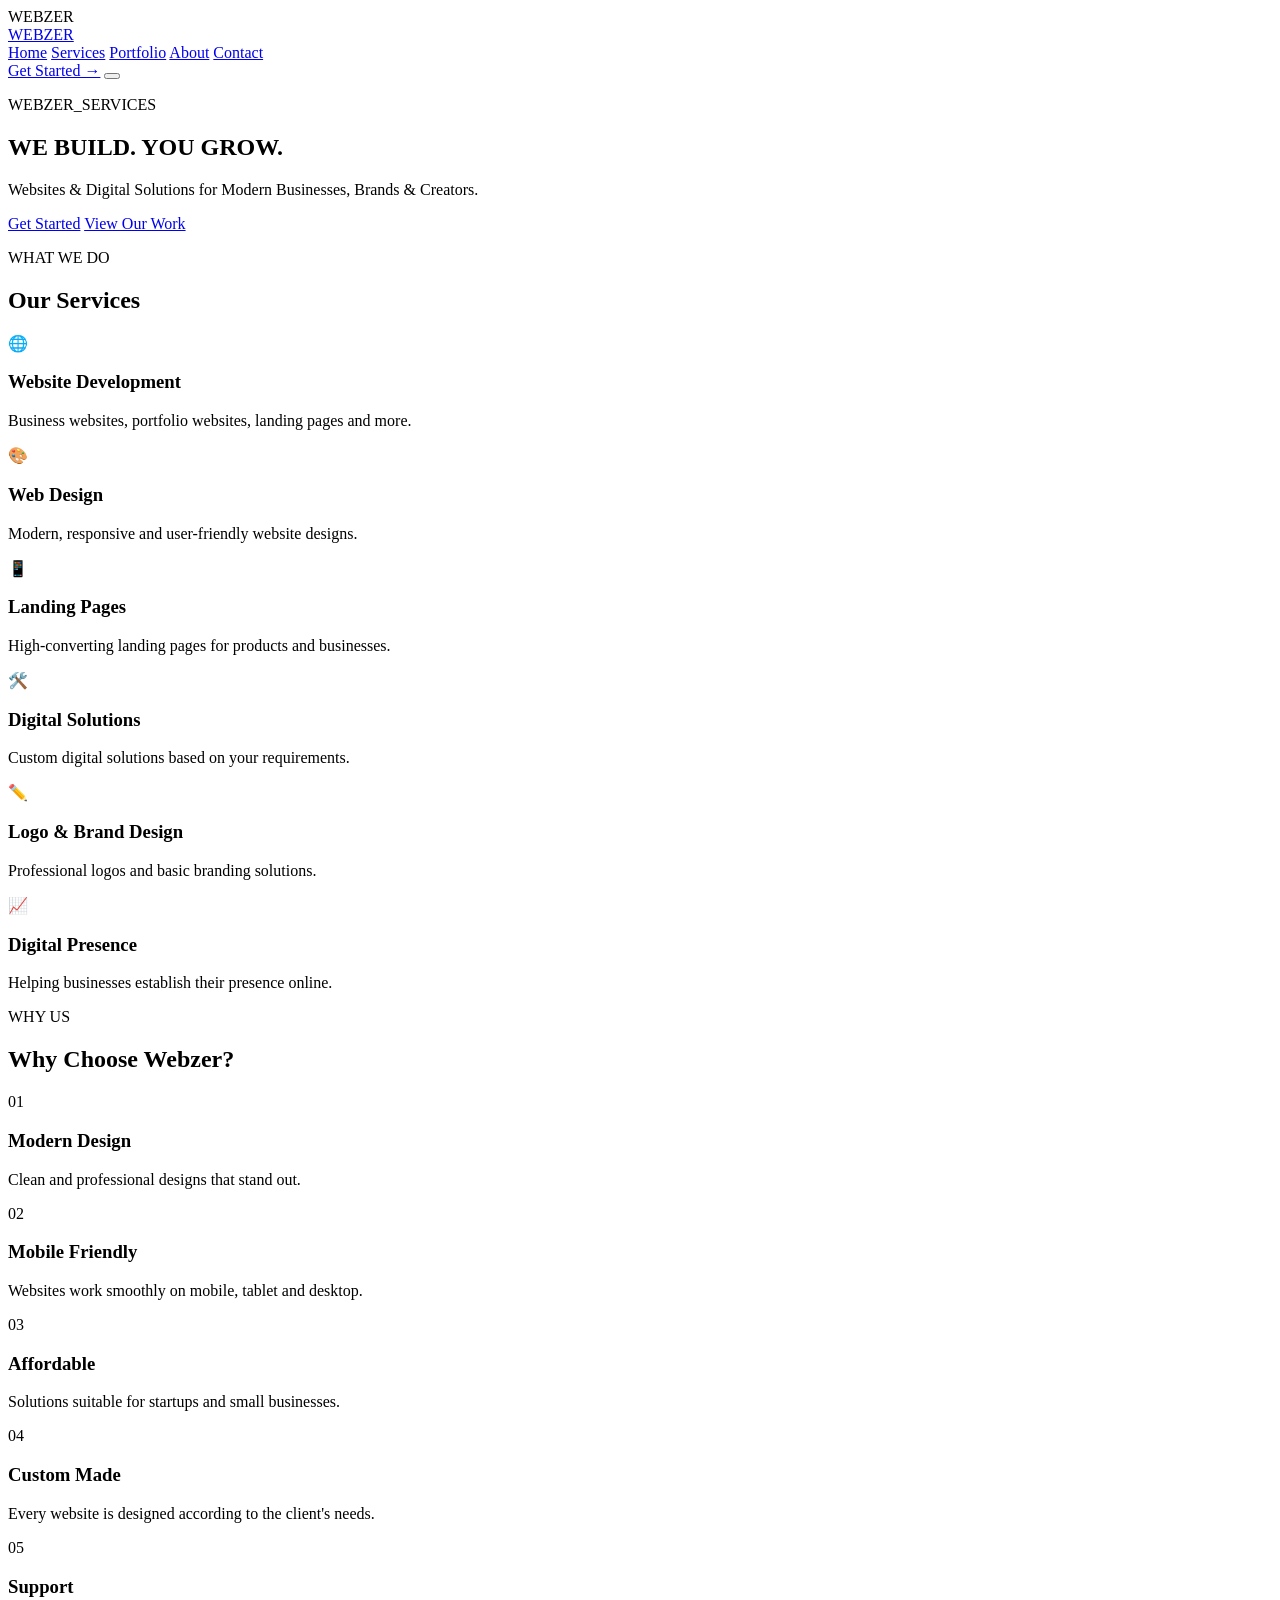
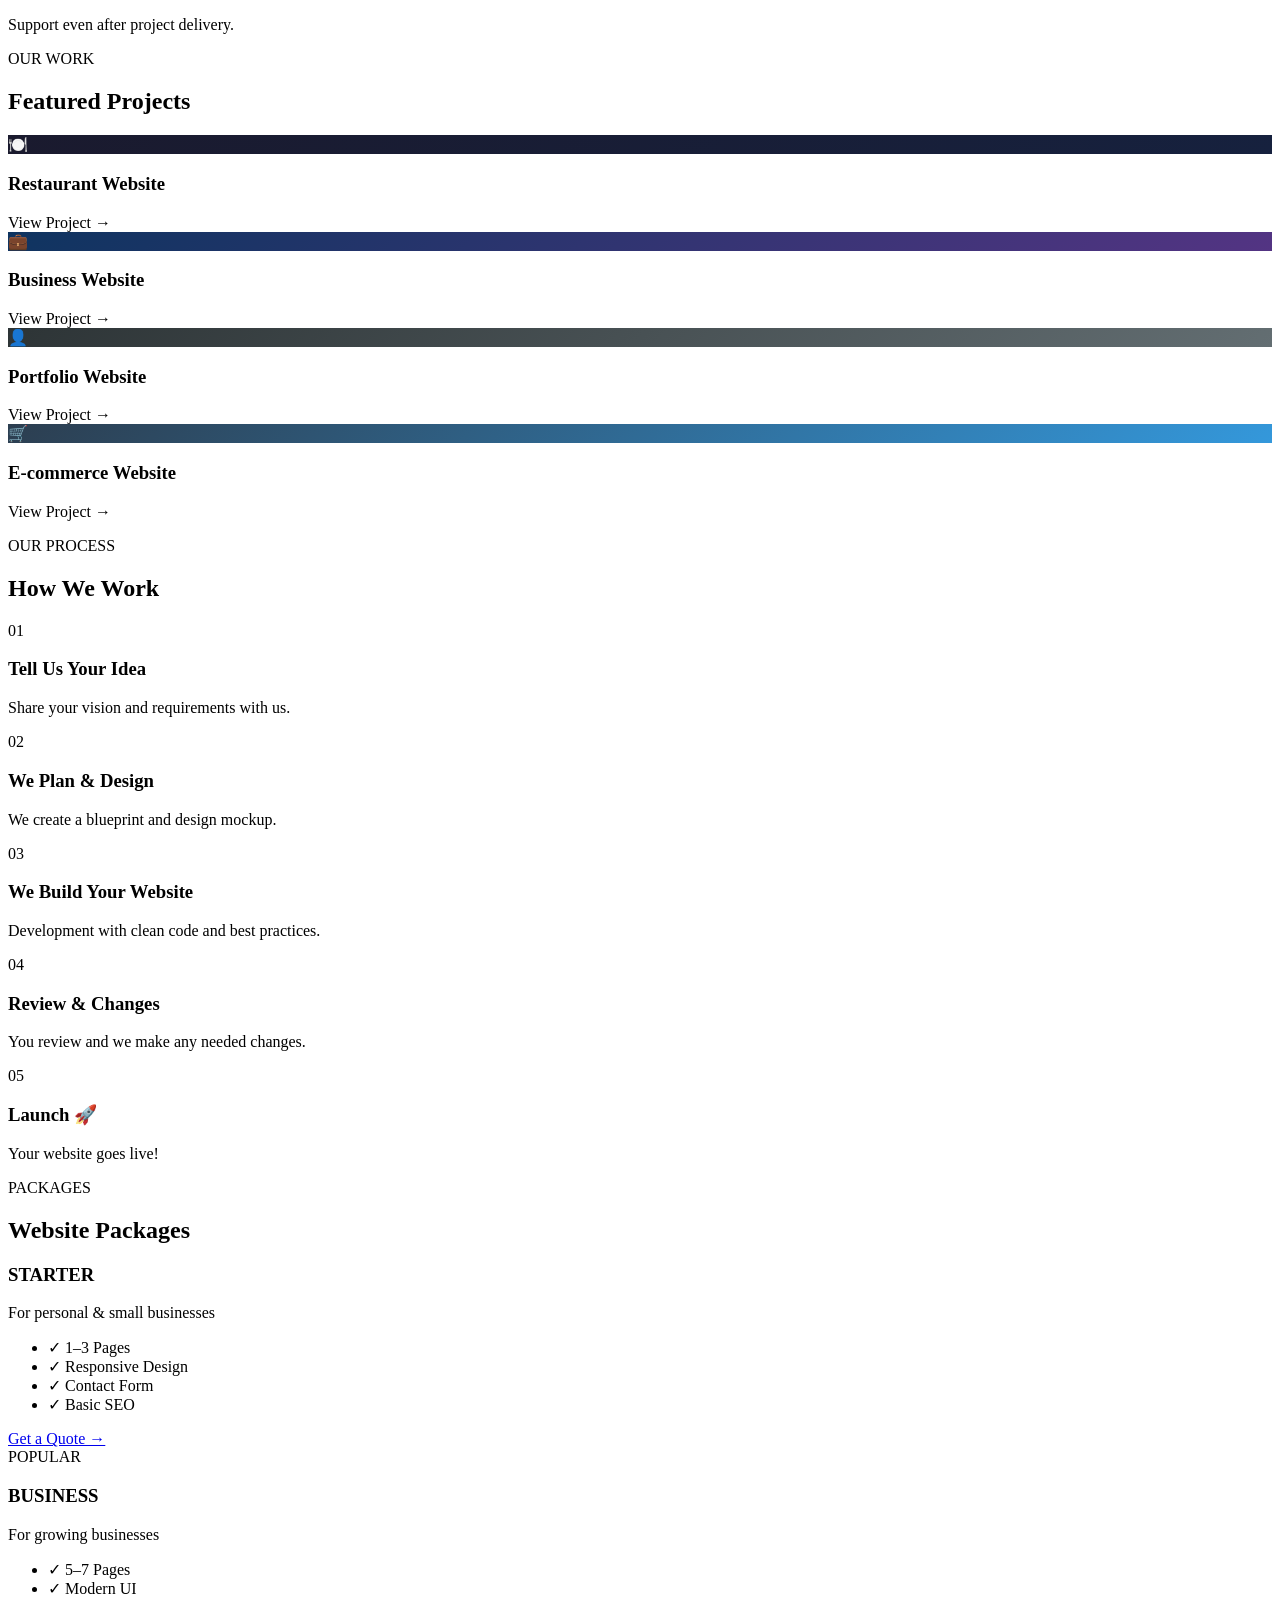
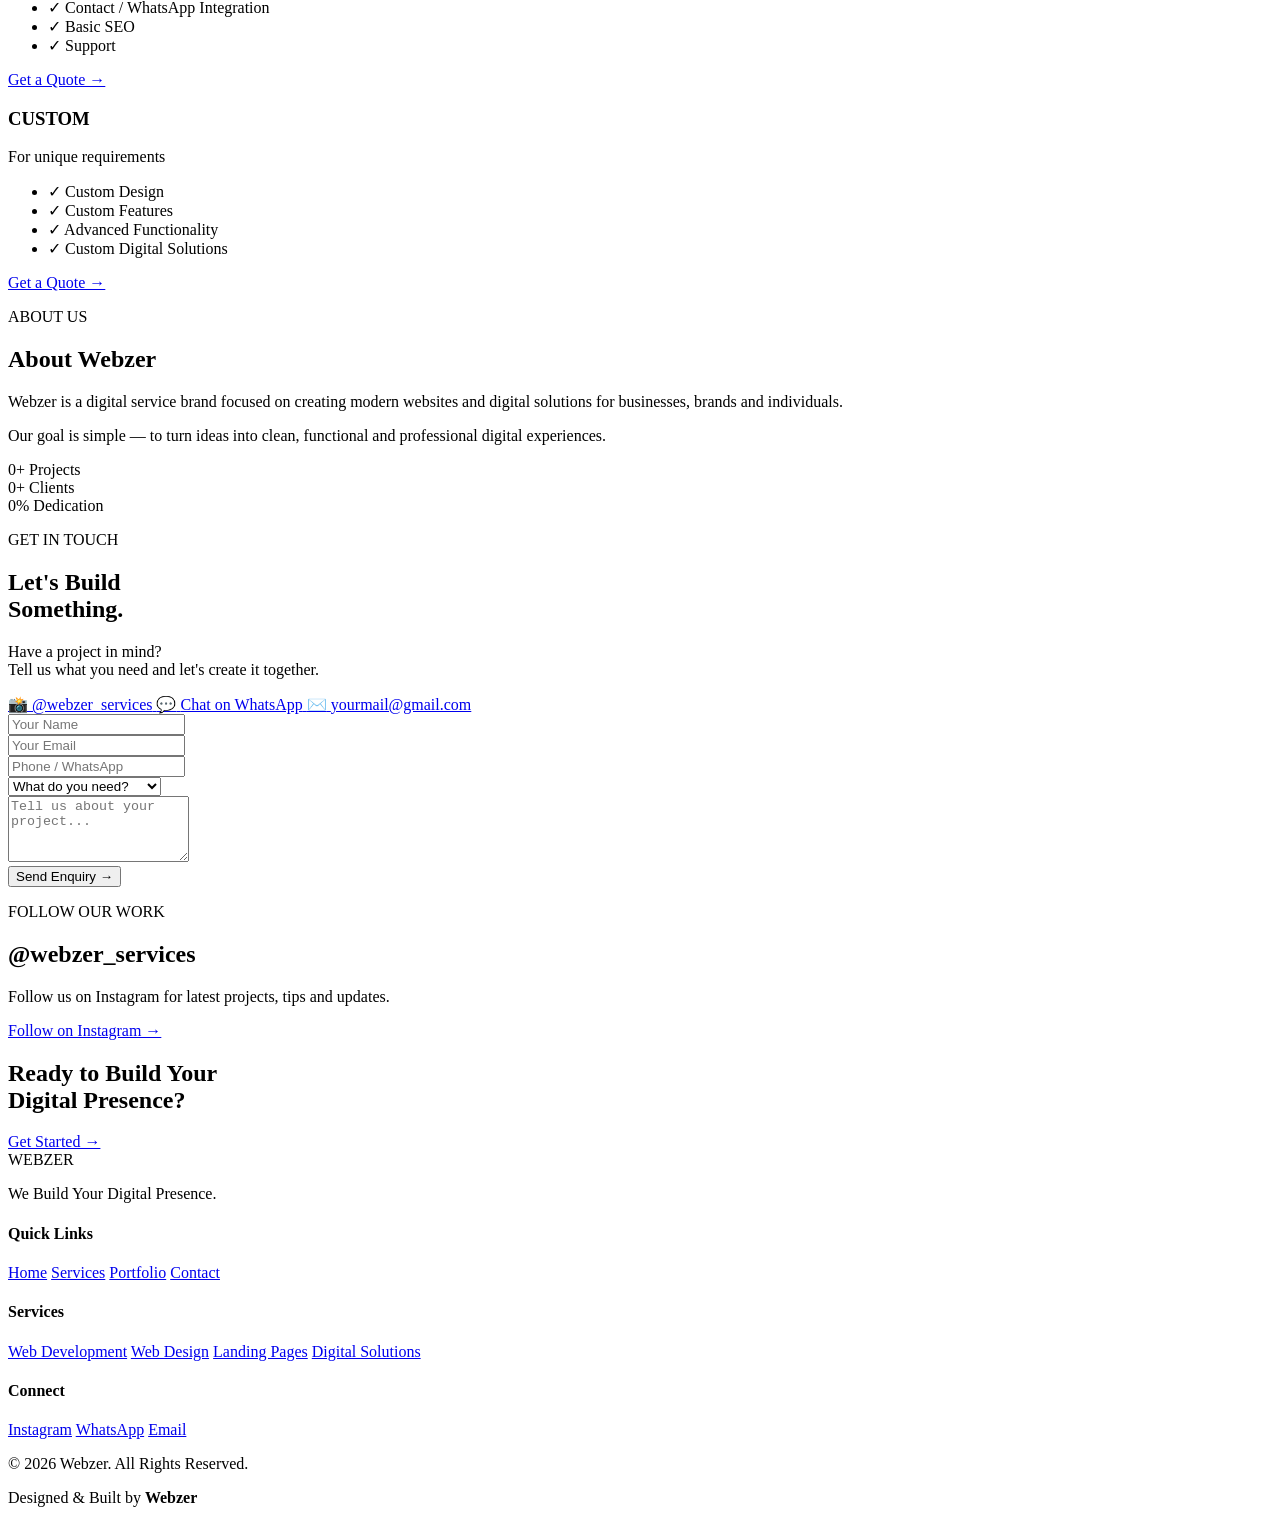
==== index.html @ ed3d6650 "?? Add main website HTML" ====
<!DOCTYPE html>
<html lang="en">
<head>
    <meta charset="UTF-8">
    <meta name="viewport" content="width=device-width, initial-scale=1.0">
    <meta name="description" content="Webzer Services — We build your digital presence. Modern websites and digital solutions for businesses, brands and creators.">
    <meta name="keywords" content="web development, web design, digital solutions, landing pages, branding, Webzer">
    <meta name="author" content="Webzer Services">
    <title>WEBZER — We Build Your Digital Presence</title>

    <!-- Fonts -->
    <link rel="preconnect" href="https://fonts.googleapis.com">
    <link rel="preconnect" href="https://fonts.gstatic.com" crossorigin>
    <link href="https://fonts.googleapis.com/css2?family=Inter:wght@300;400;500;600;700;800;900&family=Space+Grotesk:wght@400;500;600;700&display=swap" rel="stylesheet">

    <!-- Stylesheet -->
    <link rel="stylesheet" href="css/style.css">
</head>
<body>

    <!-- ========== PRELOADER ========== -->
    <div id="preloader">
        <div class="preloader-inner">
            <span class="preloader-text">WEBZER</span>
            <div class="preloader-bar"><div class="preloader-bar-fill"></div></div>
        </div>
    </div>

    <!-- ========== HEADER / NAV ========== -->
    <header id="header">
        <div class="container header-inner">
            <a href="#" class="logo">WEBZER</a>
            <nav class="nav-menu" id="navMenu">
                <a href="#home" class="nav-link active">Home</a>
                <a href="#services" class="nav-link">Services</a>
                <a href="#portfolio" class="nav-link">Portfolio</a>
                <a href="#about" class="nav-link">About</a>
                <a href="#contact" class="nav-link">Contact</a>
            </nav>
            <a href="#contact" class="btn-primary nav-cta">Get Started →</a>
            <button class="hamburger" id="hamburger" aria-label="Menu">
                <span></span>
                <span></span>
                <span></span>
            </button>
        </div>
    </header>

    <!-- ========== HERO ========== -->
    <section id="home" class="hero">
        <div class="hero-bg">
            <div class="grid-lines"></div>
            <div class="floating-dots"></div>
        </div>
        <div class="container hero-content">
            <p class="hero-tag fade-in">WEBZER_SERVICES</p>
            <h1 class="hero-heading">
                <span class="hero-line fade-in">WE BUILD.</span>
                <span class="hero-line fade-in">YOU GROW.</span>
            </h1>
            <p class="hero-sub fade-in">
                Websites &amp; Digital Solutions for Modern Businesses, Brands &amp; Creators.
            </p>
            <div class="hero-buttons fade-in">
                <a href="#contact" class="btn-primary">Get Started</a>
                <a href="#portfolio" class="btn-outline">View Our Work</a>
            </div>
        </div>
        <div class="scroll-indicator">
            <div class="scroll-line"></div>
        </div>
    </section>

    <!-- ========== SERVICES ========== -->
    <section id="services" class="section-padding">
        <div class="container">
            <p class="section-tag fade-in">WHAT WE DO</p>
            <h2 class="section-title fade-in">Our Services</h2>

            <div class="services-grid">
                <div class="service-card fade-in">
                    <div class="service-icon">🌐</div>
                    <h3>Website Development</h3>
                    <p>Business websites, portfolio websites, landing pages and more.</p>
                </div>
                <div class="service-card fade-in">
                    <div class="service-icon">🎨</div>
                    <h3>Web Design</h3>
                    <p>Modern, responsive and user-friendly website designs.</p>
                </div>
                <div class="service-card fade-in">
                    <div class="service-icon">📱</div>
                    <h3>Landing Pages</h3>
                    <p>High-converting landing pages for products and businesses.</p>
                </div>
                <div class="service-card fade-in">
                    <div class="service-icon">🛠️</div>
                    <h3>Digital Solutions</h3>
                    <p>Custom digital solutions based on your requirements.</p>
                </div>
                <div class="service-card fade-in">
                    <div class="service-icon">✏️</div>
                    <h3>Logo &amp; Brand Design</h3>
                    <p>Professional logos and basic branding solutions.</p>
                </div>
                <div class="service-card fade-in">
                    <div class="service-icon">📈</div>
                    <h3>Digital Presence</h3>
                    <p>Helping businesses establish their presence online.</p>
                </div>
            </div>
        </div>
    </section>

    <!-- ========== WHY WEBZER ========== -->
    <section id="why" class="section-padding section-dark">
        <div class="container">
            <p class="section-tag fade-in">WHY US</p>
            <h2 class="section-title fade-in">Why Choose Webzer?</h2>

            <div class="why-grid">
                <div class="why-item fade-in">
                    <span class="why-number">01</span>
                    <h3>Modern Design</h3>
                    <p>Clean and professional designs that stand out.</p>
                </div>
                <div class="why-item fade-in">
                    <span class="why-number">02</span>
                    <h3>Mobile Friendly</h3>
                    <p>Websites work smoothly on mobile, tablet and desktop.</p>
                </div>
                <div class="why-item fade-in">
                    <span class="why-number">03</span>
                    <h3>Affordable</h3>
                    <p>Solutions suitable for startups and small businesses.</p>
                </div>
                <div class="why-item fade-in">
                    <span class="why-number">04</span>
                    <h3>Custom Made</h3>
                    <p>Every website is designed according to the client's needs.</p>
                </div>
                <div class="why-item fade-in">
                    <span class="why-number">05</span>
                    <h3>Support</h3>
                    <p>Support even after project delivery.</p>
                </div>
            </div>
        </div>
    </section>

    <!-- ========== PORTFOLIO ========== -->
    <section id="portfolio" class="section-padding">
        <div class="container">
            <p class="section-tag fade-in">OUR WORK</p>
            <h2 class="section-title fade-in">Featured Projects</h2>

            <div class="portfolio-grid">
                <div class="portfolio-card fade-in">
                    <div class="portfolio-image" style="background: linear-gradient(135deg, #1a1a2e, #16213e);">
                        <div class="portfolio-placeholder">
                            <span>🍽️</span>
                        </div>
                    </div>
                    <div class="portfolio-overlay">
                        <h3>Restaurant Website</h3>
                        <span class="portfolio-link">View Project →</span>
                    </div>
                </div>
                <div class="portfolio-card fade-in">
                    <div class="portfolio-image" style="background: linear-gradient(135deg, #0f3460, #533483);">
                        <div class="portfolio-placeholder">
                            <span>💼</span>
                        </div>
                    </div>
                    <div class="portfolio-overlay">
                        <h3>Business Website</h3>
                        <span class="portfolio-link">View Project →</span>
                    </div>
                </div>
                <div class="portfolio-card fade-in">
                    <div class="portfolio-image" style="background: linear-gradient(135deg, #2d3436, #636e72);">
                        <div class="portfolio-placeholder">
                            <span>👤</span>
                        </div>
                    </div>
                    <div class="portfolio-overlay">
                        <h3>Portfolio Website</h3>
                        <span class="portfolio-link">View Project →</span>
                    </div>
                </div>
                <div class="portfolio-card fade-in">
                    <div class="portfolio-image" style="background: linear-gradient(135deg, #2c3e50, #3498db);">
                        <div class="portfolio-placeholder">
                            <span>🛒</span>
                        </div>
                    </div>
                    <div class="portfolio-overlay">
                        <h3>E-commerce Website</h3>
                        <span class="portfolio-link">View Project →</span>
                    </div>
                </div>
            </div>
        </div>
    </section>

    <!-- ========== HOW IT WORKS ========== -->
    <section id="process" class="section-padding section-dark">
        <div class="container">
            <p class="section-tag fade-in">OUR PROCESS</p>
            <h2 class="section-title fade-in">How We Work</h2>

            <div class="timeline">
                <div class="timeline-step fade-in">
                    <div class="step-number">01</div>
                    <div class="step-content">
                        <h3>Tell Us Your Idea</h3>
                        <p>Share your vision and requirements with us.</p>
                    </div>
                </div>
                <div class="timeline-connector fade-in"></div>
                <div class="timeline-step fade-in">
                    <div class="step-number">02</div>
                    <div class="step-content">
                        <h3>We Plan &amp; Design</h3>
                        <p>We create a blueprint and design mockup.</p>
                    </div>
                </div>
                <div class="timeline-connector fade-in"></div>
                <div class="timeline-step fade-in">
                    <div class="step-number">03</div>
                    <div class="step-content">
                        <h3>We Build Your Website</h3>
                        <p>Development with clean code and best practices.</p>
                    </div>
                </div>
                <div class="timeline-connector fade-in"></div>
                <div class="timeline-step fade-in">
                    <div class="step-number">04</div>
                    <div class="step-content">
                        <h3>Review &amp; Changes</h3>
                        <p>You review and we make any needed changes.</p>
                    </div>
                </div>
                <div class="timeline-connector fade-in"></div>
                <div class="timeline-step fade-in">
                    <div class="step-number">05</div>
                    <div class="step-content">
                        <h3>Launch 🚀</h3>
                        <p>Your website goes live!</p>
                    </div>
                </div>
            </div>
        </div>
    </section>

    <!-- ========== PRICING ========== -->
    <section id="pricing" class="section-padding">
        <div class="container">
            <p class="section-tag fade-in">PACKAGES</p>
            <h2 class="section-title fade-in">Website Packages</h2>

            <div class="pricing-grid">
                <!-- Starter -->
                <div class="pricing-card fade-in">
                    <div class="pricing-header">
                        <h3>STARTER</h3>
                        <p class="pricing-desc">For personal &amp; small businesses</p>
                    </div>
                    <ul class="pricing-features">
                        <li><span class="check">✓</span> 1–3 Pages</li>
                        <li><span class="check">✓</span> Responsive Design</li>
                        <li><span class="check">✓</span> Contact Form</li>
                        <li><span class="check">✓</span> Basic SEO</li>
                    </ul>
                    <a href="#contact" class="btn-outline pricing-btn">Get a Quote →</a>
                </div>

                <!-- Business (Featured) -->
                <div class="pricing-card pricing-featured fade-in">
                    <div class="pricing-badge">POPULAR</div>
                    <div class="pricing-header">
                        <h3>BUSINESS</h3>
                        <p class="pricing-desc">For growing businesses</p>
                    </div>
                    <ul class="pricing-features">
                        <li><span class="check">✓</span> 5–7 Pages</li>
                        <li><span class="check">✓</span> Modern UI</li>
                        <li><span class="check">✓</span> Contact / WhatsApp Integration</li>
                        <li><span class="check">✓</span> Basic SEO</li>
                        <li><span class="check">✓</span> Support</li>
                    </ul>
                    <a href="#contact" class="btn-primary pricing-btn">Get a Quote →</a>
                </div>

                <!-- Custom -->
                <div class="pricing-card fade-in">
                    <div class="pricing-header">
                        <h3>CUSTOM</h3>
                        <p class="pricing-desc">For unique requirements</p>
                    </div>
                    <ul class="pricing-features">
                        <li><span class="check">✓</span> Custom Design</li>
                        <li><span class="check">✓</span> Custom Features</li>
                        <li><span class="check">✓</span> Advanced Functionality</li>
                        <li><span class="check">✓</span> Custom Digital Solutions</li>
                    </ul>
                    <a href="#contact" class="btn-outline pricing-btn">Get a Quote →</a>
                </div>
            </div>
        </div>
    </section>

    <!-- ========== ABOUT ========== -->
    <section id="about" class="section-padding section-dark">
        <div class="container">
            <div class="about-content">
                <p class="section-tag fade-in">ABOUT US</p>
                <h2 class="section-title fade-in">About Webzer</h2>
                <p class="about-text fade-in">
                    Webzer is a digital service brand focused on creating modern websites and digital solutions 
                    for businesses, brands and individuals.
                </p>
                <p class="about-text fade-in">
                    Our goal is simple — to turn ideas into clean, functional and professional digital experiences.
                </p>
                <div class="about-stats fade-in">
                    <div class="stat">
                        <span class="stat-number" data-count="50">0</span>+
                        <span class="stat-label">Projects</span>
                    </div>
                    <div class="stat">
                        <span class="stat-number" data-count="30">0</span>+
                        <span class="stat-label">Clients</span>
                    </div>
                    <div class="stat">
                        <span class="stat-number" data-count="100">0</span>%
                        <span class="stat-label">Dedication</span>
                    </div>
                </div>
            </div>
        </div>
    </section>

    <!-- ========== CONTACT ========== -->
    <section id="contact" class="section-padding">
        <div class="container">
            <div class="contact-wrapper">
                <div class="contact-info fade-in">
                    <p class="section-tag">GET IN TOUCH</p>
                    <h2 class="section-title">Let's Build<br>Something.</h2>
                    <p class="contact-text">
                        Have a project in mind?<br>
                        Tell us what you need and let's create it together.
                    </p>
                    <div class="contact-details">
                        <a href="https://instagram.com/webzer_services" target="_blank" class="contact-link">
                            <span class="contact-icon">📸</span>
                            <span>@webzer_services</span>
                        </a>
                        <a href="https://wa.me/" target="_blank" class="contact-link">
                            <span class="contact-icon">💬</span>
                            <span>Chat on WhatsApp</span>
                        </a>
                        <a href="mailto:yourmail@gmail.com" class="contact-link">
                            <span class="contact-icon">✉️</span>
                            <span>yourmail@gmail.com</span>
                        </a>
                    </div>
                </div>

                <form id="contactForm" class="contact-form fade-in">
                    <div class="form-group">
                        <input type="text" name="name" placeholder="Your Name" required>
                    </div>
                    <div class="form-group">
                        <input type="email" name="email" placeholder="Your Email" required>
                    </div>
                    <div class="form-group">
                        <input type="tel" name="phone" placeholder="Phone / WhatsApp">
                    </div>
                    <div class="form-group">
                        <select name="service" required>
                            <option value="" disabled selected>What do you need?</option>
                            <option value="website">Website Development</option>
                            <option value="design">Web Design</option>
                            <option value="landing">Landing Page</option>
                            <option value="branding">Logo & Branding</option>
                            <option value="digital">Digital Solutions</option>
                            <option value="other">Other</option>
                        </select>
                    </div>
                    <div class="form-group">
                        <textarea name="message" rows="4" placeholder="Tell us about your project..." required></textarea>
                    </div>
                    <button type="submit" class="btn-primary form-btn">
                        <span>Send Enquiry →</span>
                    </button>
                </form>
            </div>
        </div>
    </section>

    <!-- ========== INSTAGRAM ========== -->
    <section id="instagram" class="section-padding section-dark">
        <div class="container text-center">
            <div class="instagram-section fade-in">
                <p class="section-tag">FOLLOW OUR WORK</p>
                <h2 class="section-title">@webzer_services</h2>
                <p class="instagram-text">Follow us on Instagram for latest projects, tips and updates.</p>
                <a href="https://instagram.com/webzer_services" target="_blank" class="btn-instagram">
                    Follow on Instagram →
                </a>
            </div>
        </div>
    </section>

    <!-- ========== CTA BANNER ========== -->
    <section class="cta-section">
        <div class="container text-center">
            <h2 class="cta-heading fade-in">Ready to Build Your<br>Digital Presence?</h2>
            <a href="#contact" class="btn-primary btn-lg fade-in">Get Started →</a>
        </div>
    </section>

    <!-- ========== FOOTER ========== -->
    <footer id="footer">
        <div class="container">
            <div class="footer-inner">
                <div class="footer-brand">
                    <span class="footer-logo">WEBZER</span>
                    <p class="footer-desc">We Build Your Digital Presence.</p>
                </div>
                <div class="footer-links">
                    <h4>Quick Links</h4>
                    <a href="#home">Home</a>
                    <a href="#services">Services</a>
                    <a href="#portfolio">Portfolio</a>
                    <a href="#contact">Contact</a>
                </div>
                <div class="footer-links">
                    <h4>Services</h4>
                    <a href="#services">Web Development</a>
                    <a href="#services">Web Design</a>
                    <a href="#services">Landing Pages</a>
                    <a href="#services">Digital Solutions</a>
                </div>
                <div class="footer-links">
                    <h4>Connect</h4>
                    <a href="https://instagram.com/webzer_services" target="_blank">Instagram</a>
                    <a href="https://wa.me/" target="_blank">WhatsApp</a>
                    <a href="mailto:yourmail@gmail.com">Email</a>
                </div>
            </div>
            <div class="footer-bottom">
                <p>&copy; 2026 Webzer. All Rights Reserved.</p>
                <p class="footer-credit">Designed &amp; Built by <strong>Webzer</strong></p>
            </div>
        </div>
    </footer>

    <!-- Scripts -->
    <script src="js/main.js"></script>
</body>
</html>
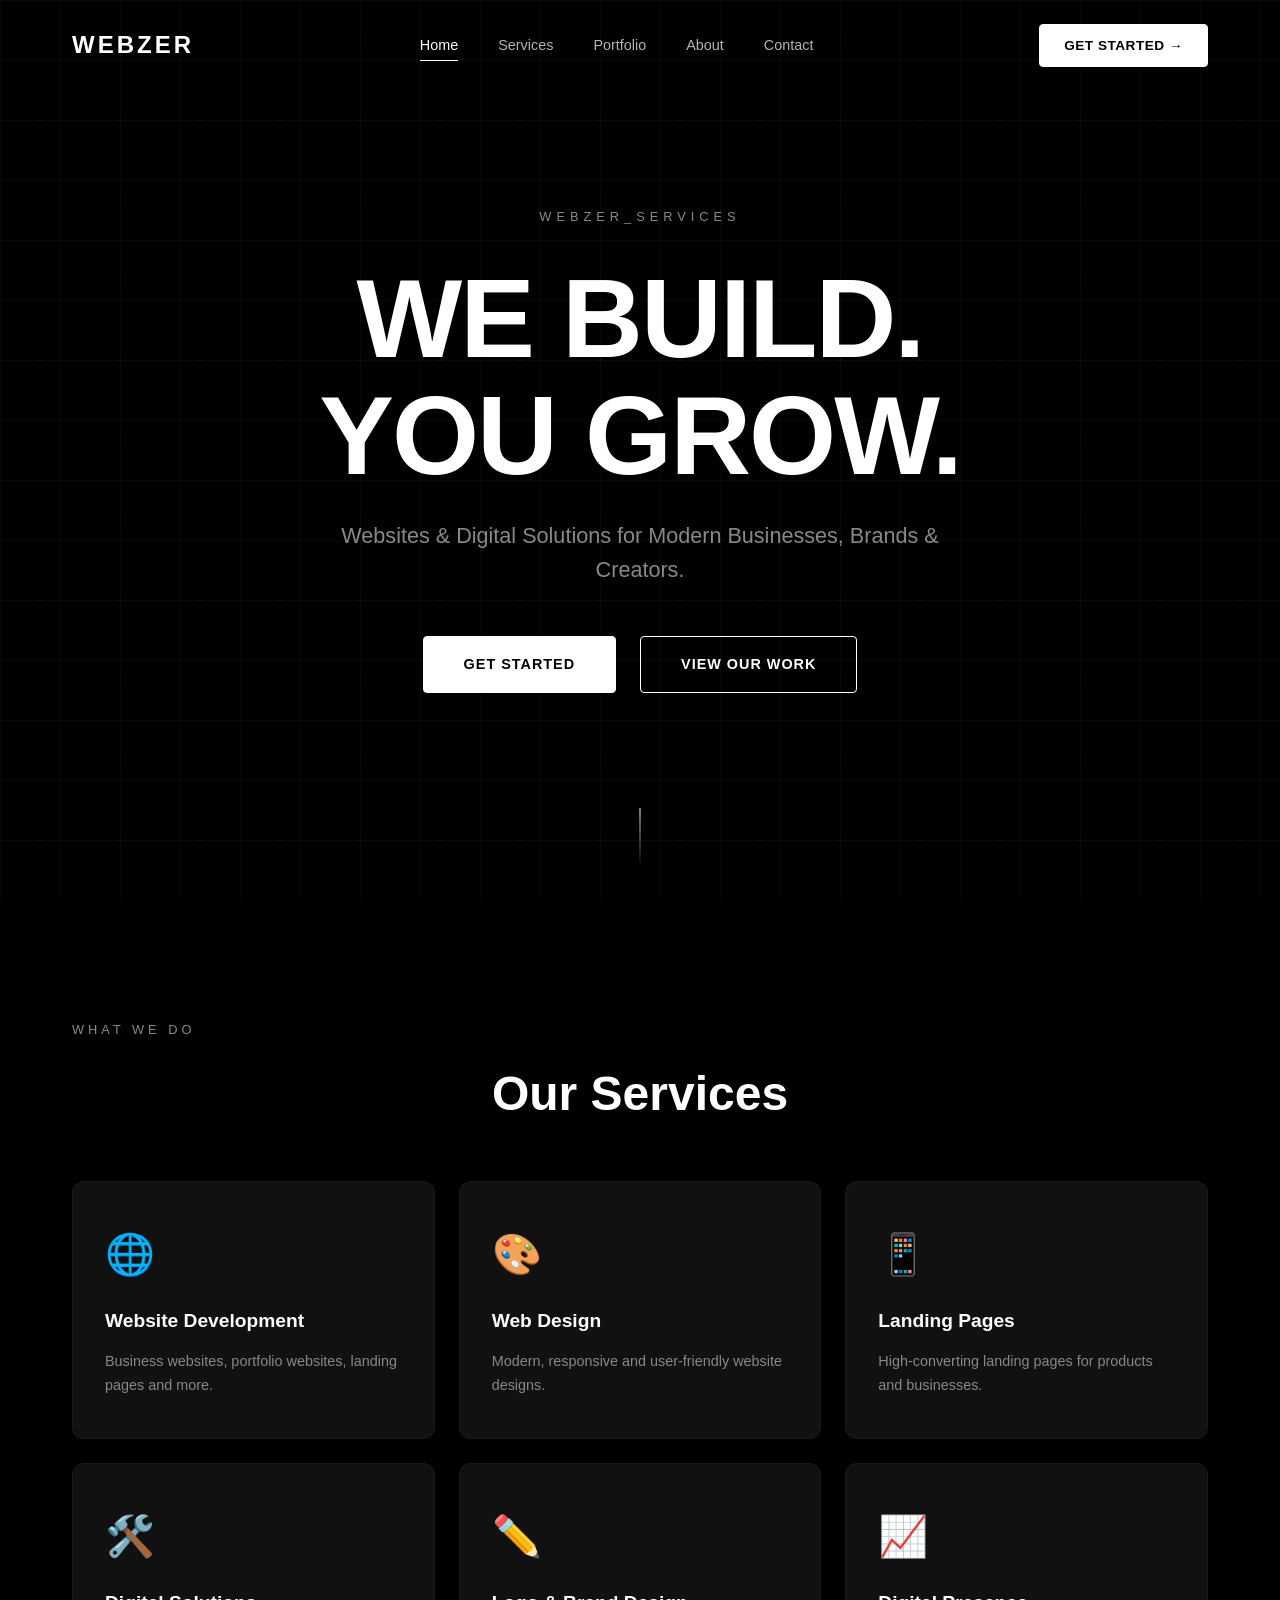
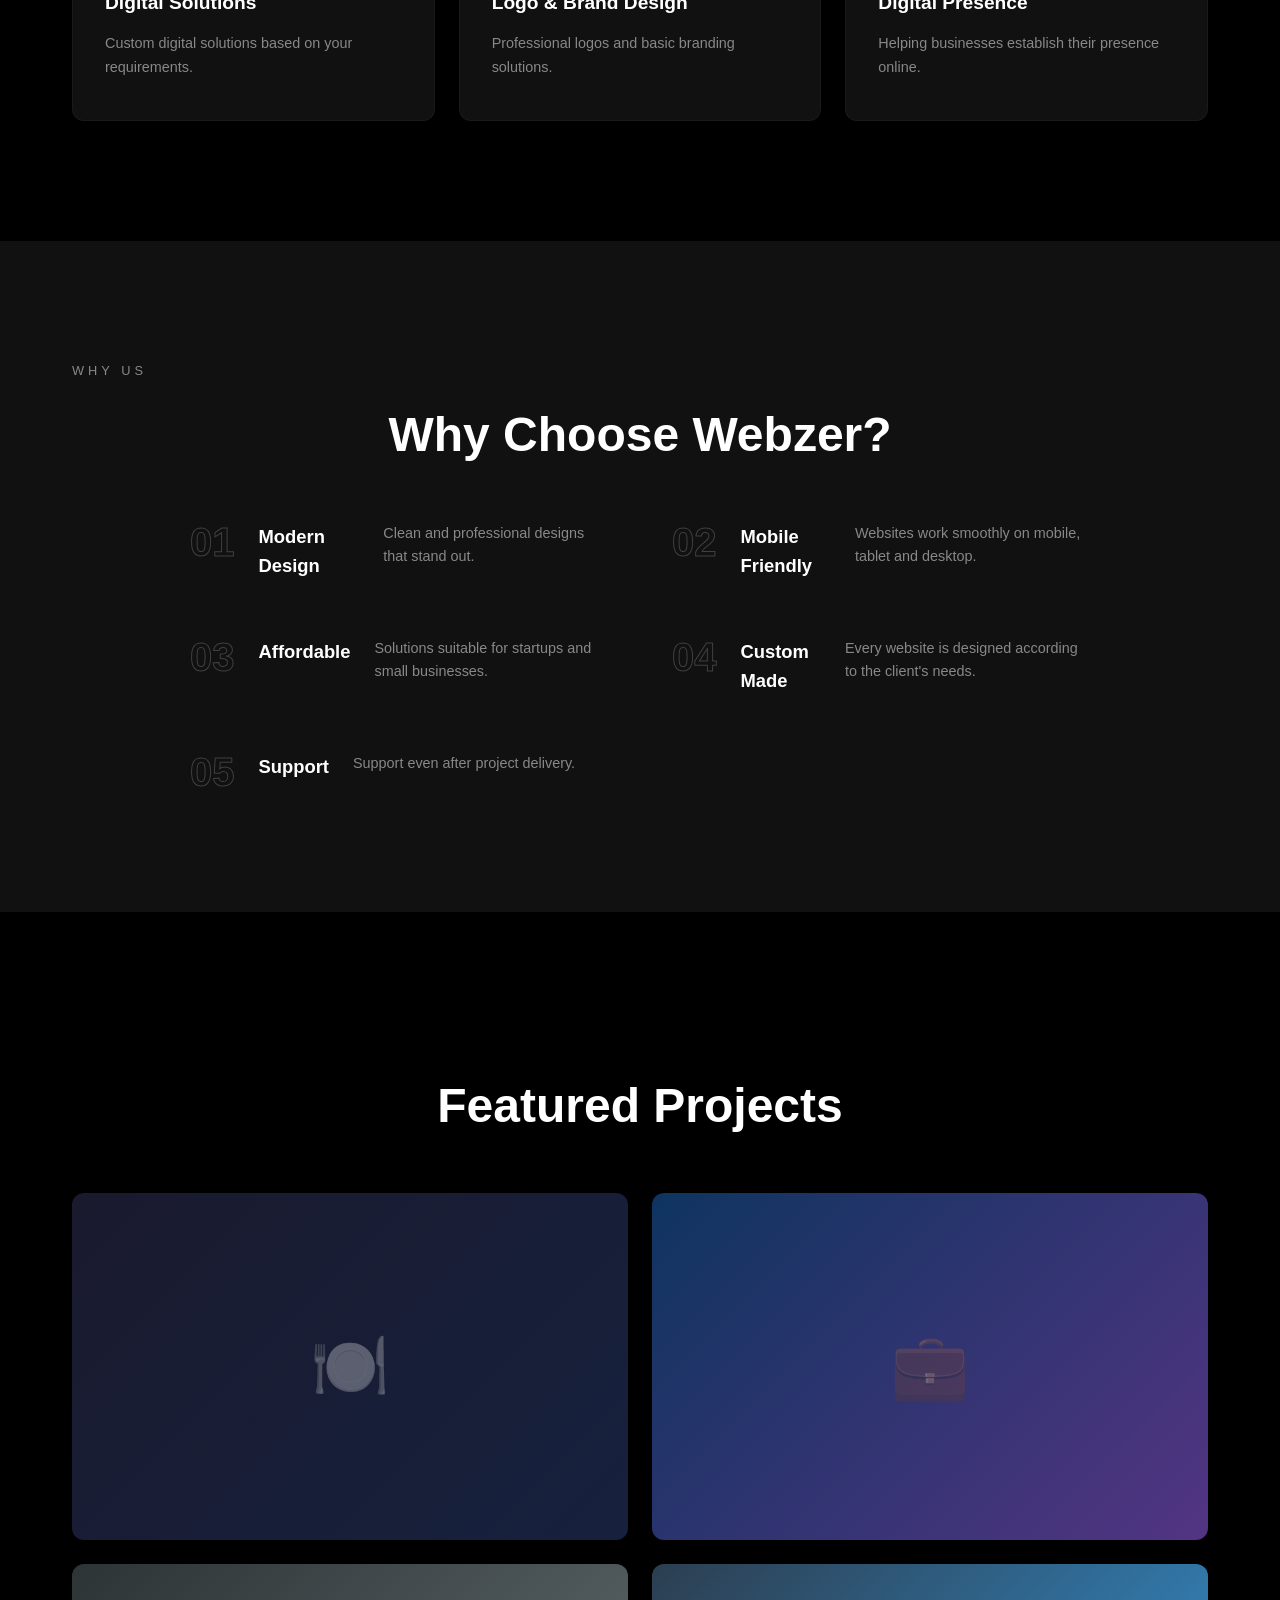
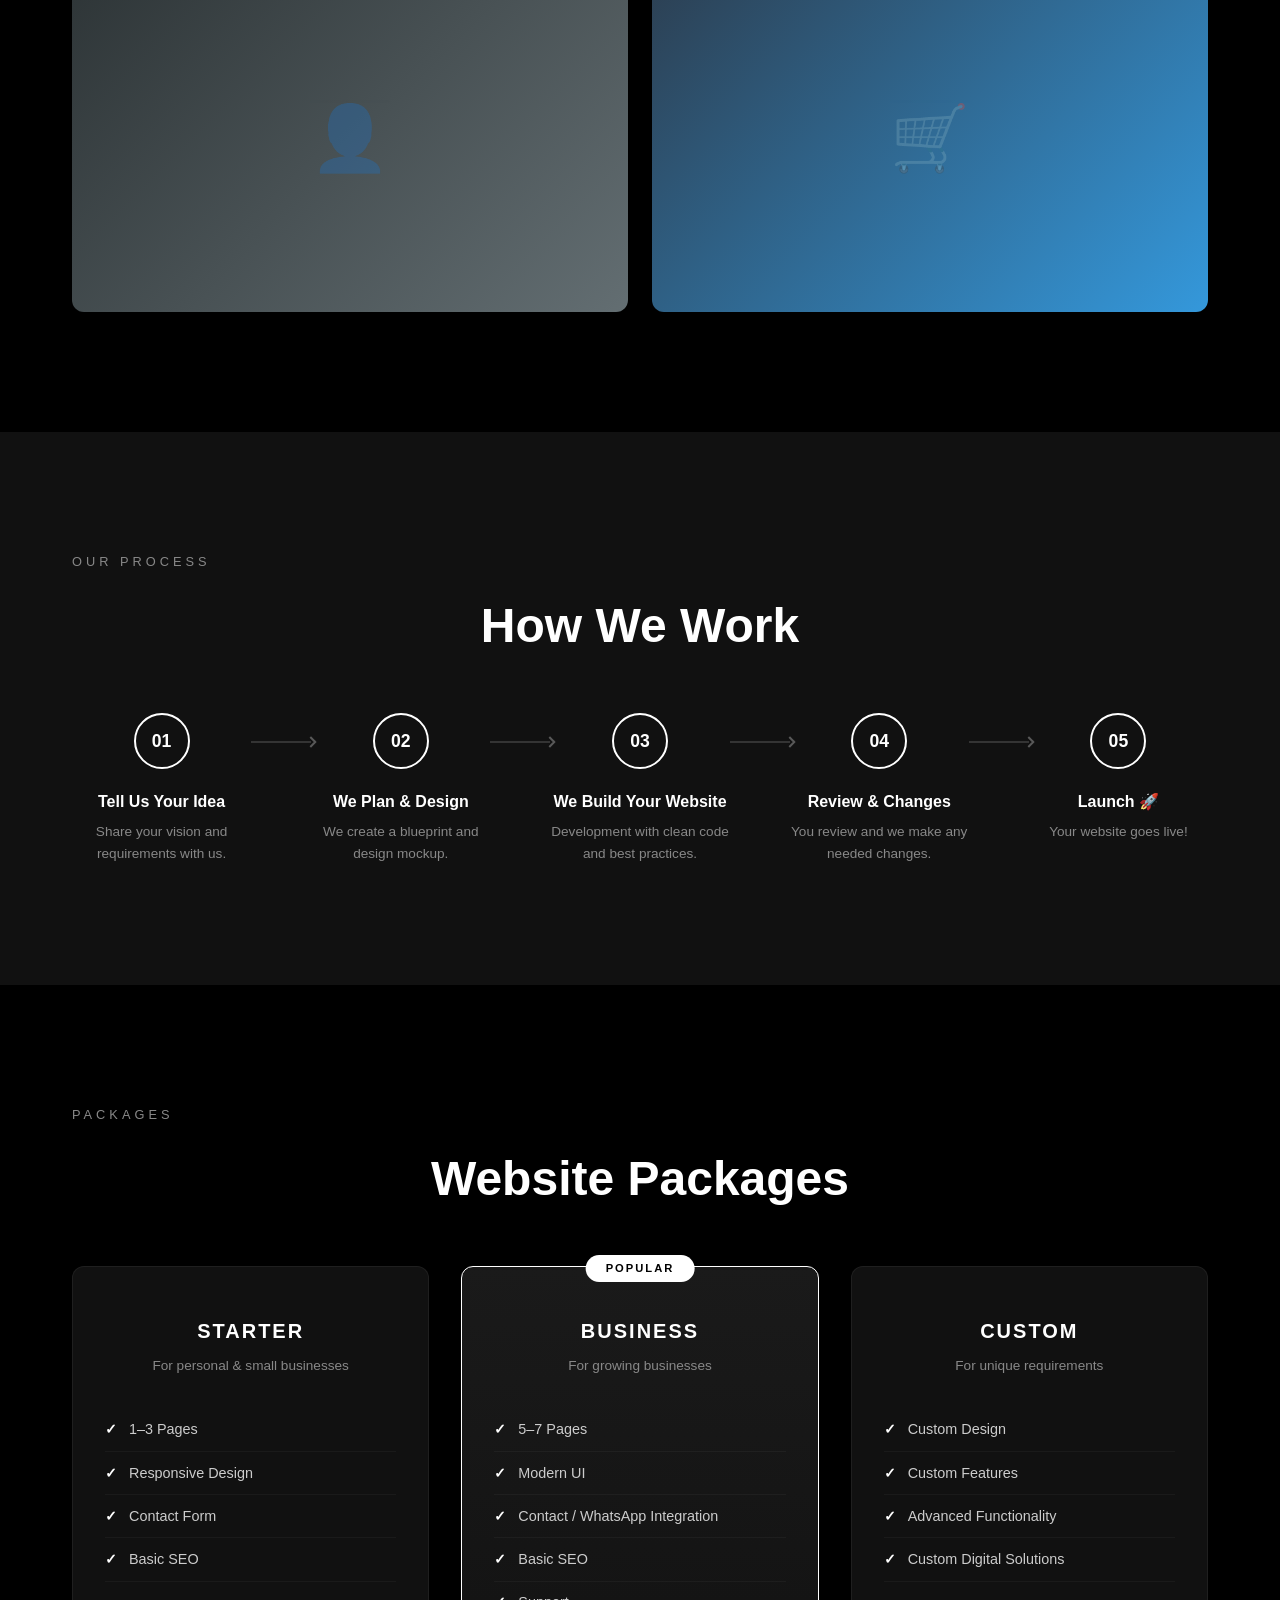
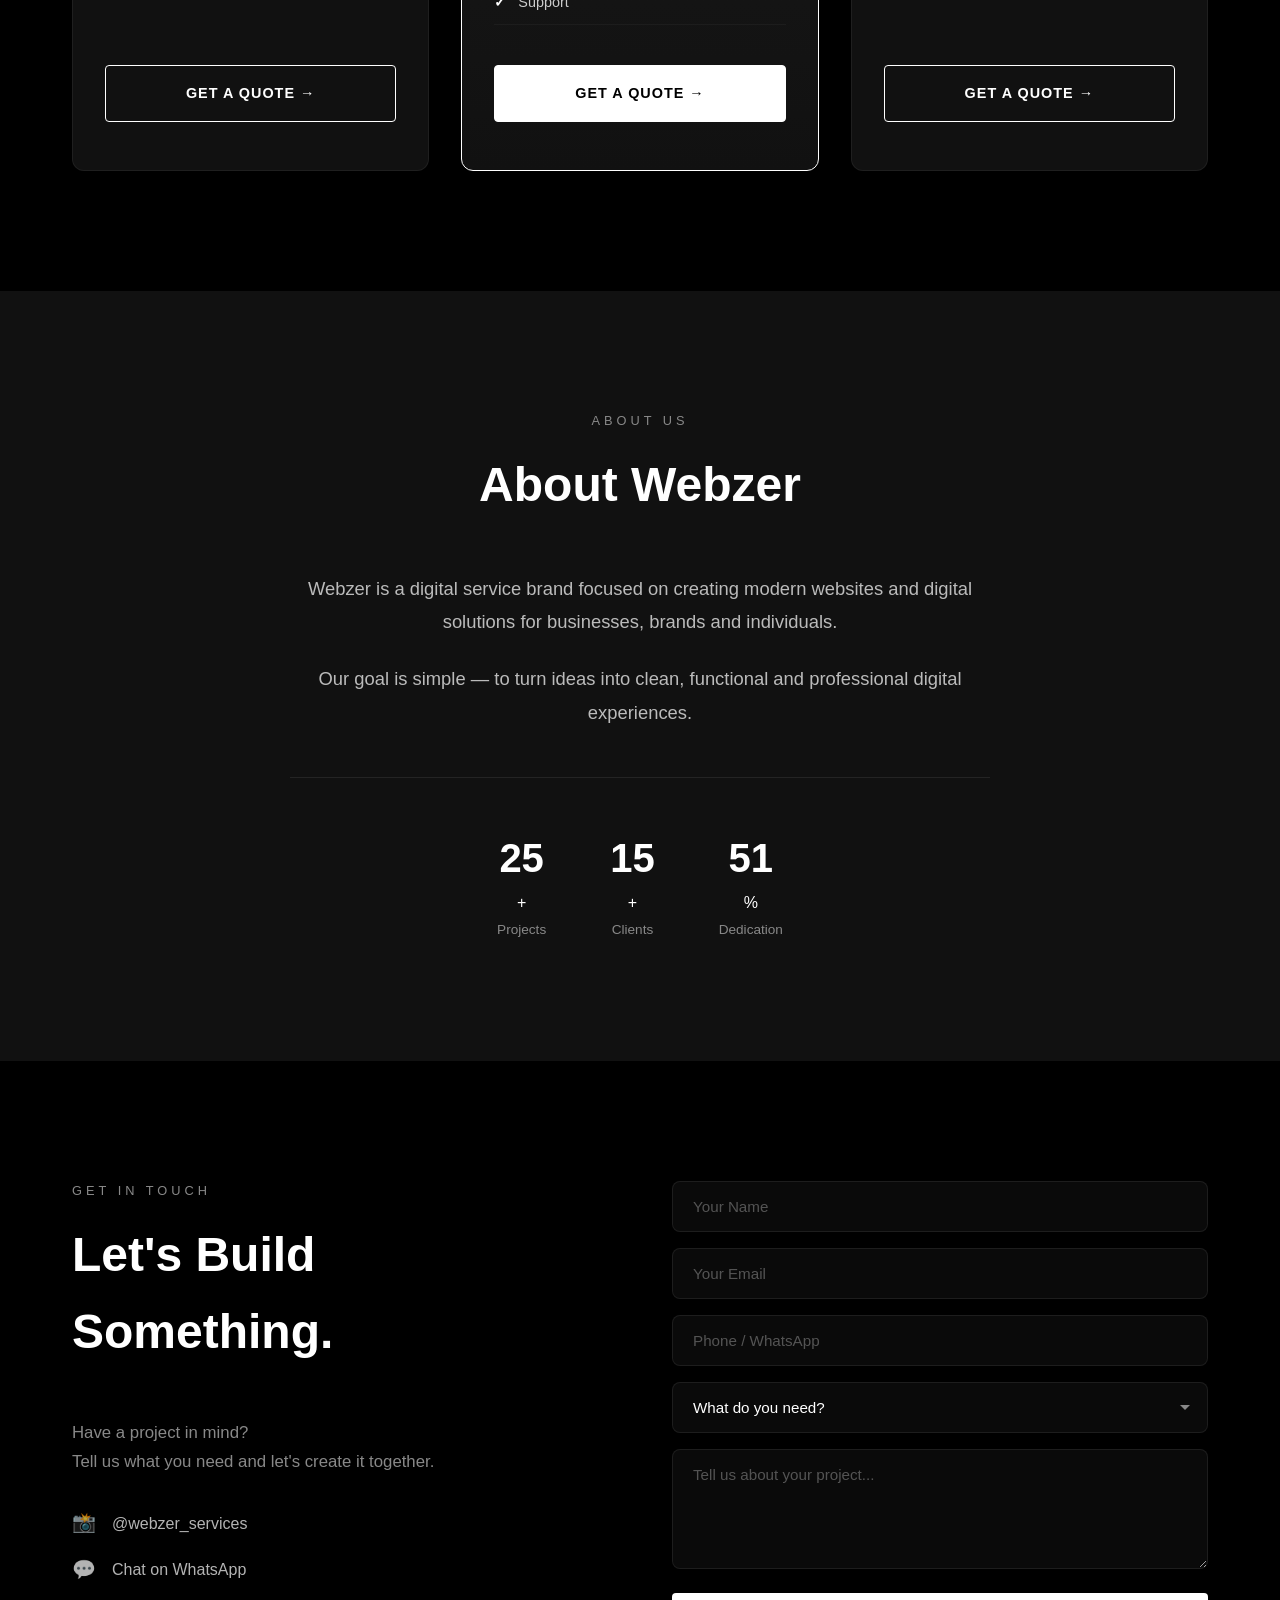
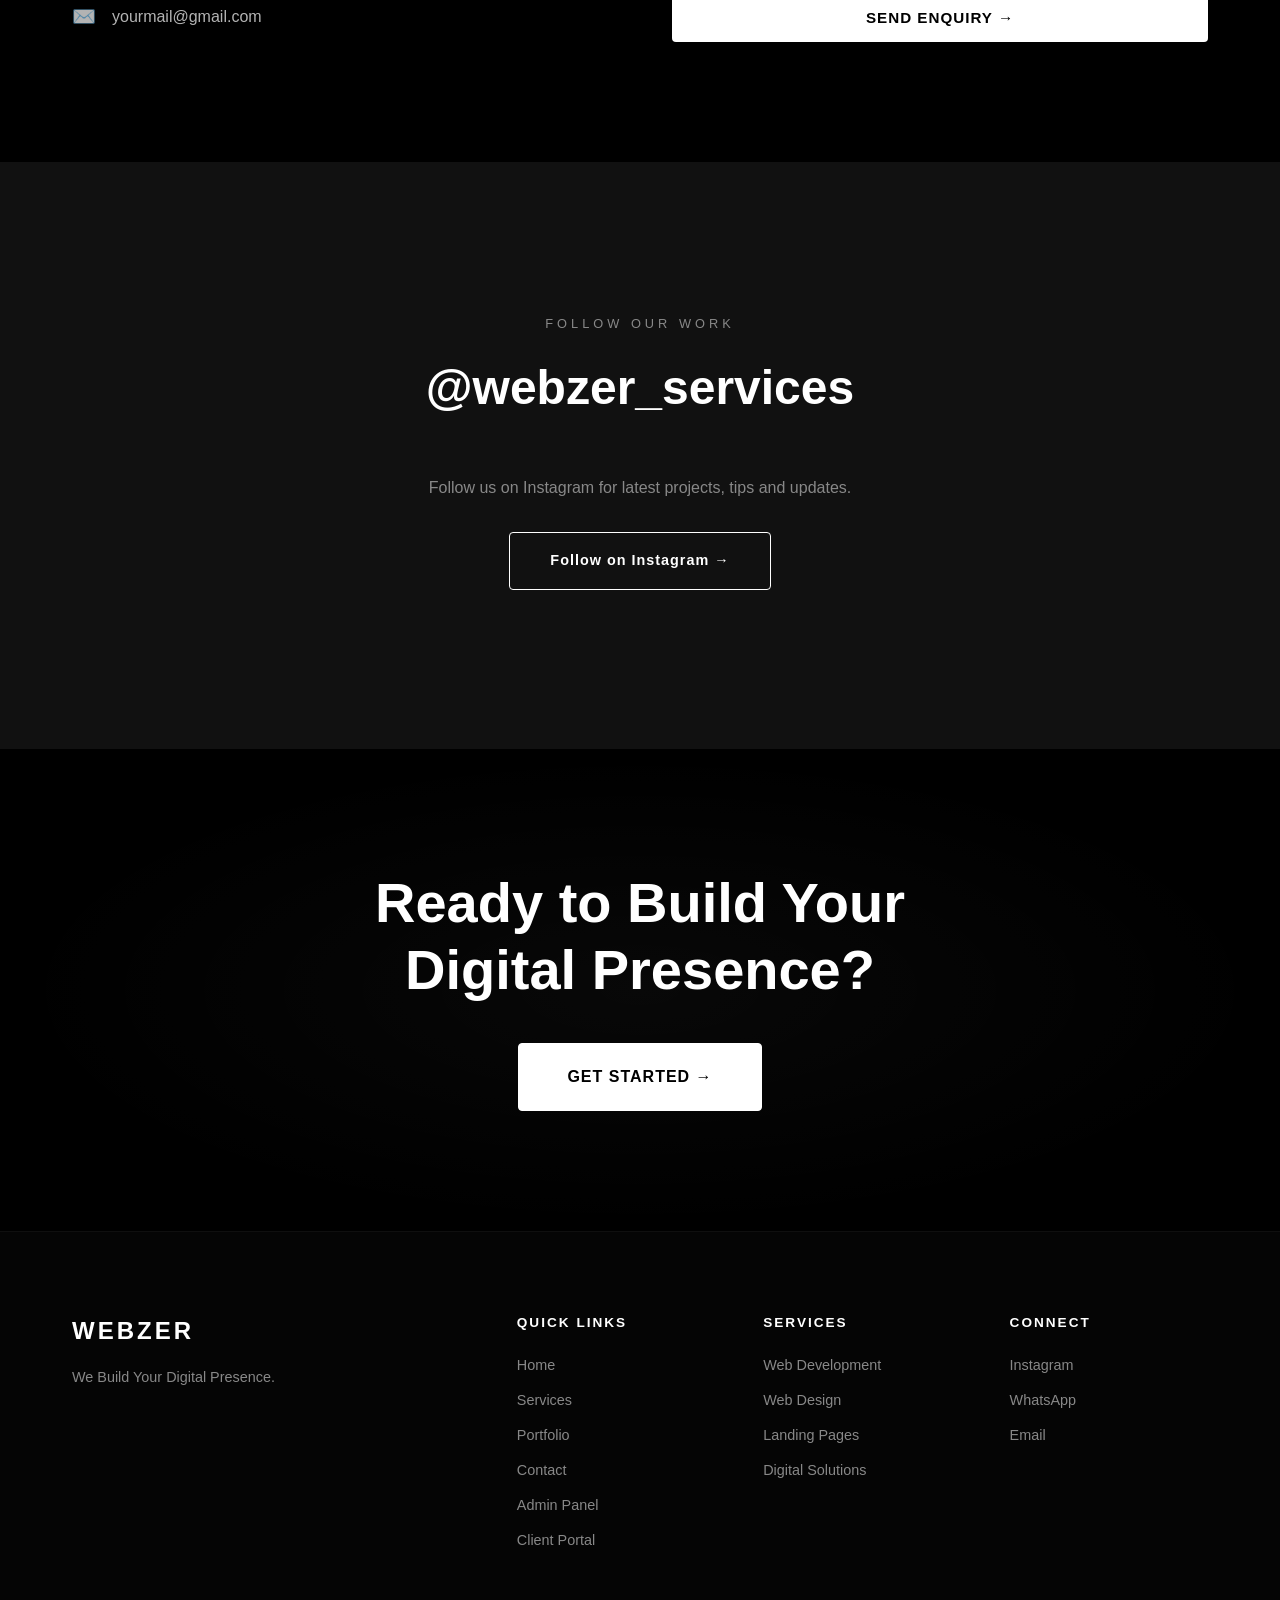
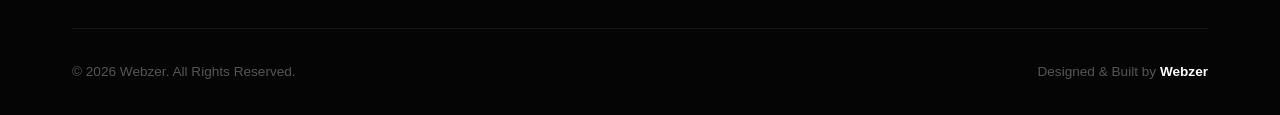
==== commit 33ee42e9: "?? Add admin/client panel links to footer" ====
--- a/index.html
+++ b/index.html
@@ -436,6 +436,8 @@
                     <a href="#services">Services</a>
                     <a href="#portfolio">Portfolio</a>
                     <a href="#contact">Contact</a>
+                    <a href="admin.html">Admin Panel</a>
+                    <a href="client.html">Client Portal</a>
                 </div>
                 <div class="footer-links">
                     <h4>Services</h4>
--- a/css/style.css
+++ b/css/style.css
@@ -0,0 +1,1296 @@
+/* ==========================================================================
+   WEBZER_SERVICES — Premium Digital Agency Website
+   Color Palette: Black #000 | White #FFF | Dark Gray #111 | Light Gray #F5F5F5
+   Typography: Inter + Space Grotesk
+   ========================================================================== */
+
+/* ── CSS Custom Properties ── */
+:root {
+  --black: #000000;
+  --white: #FFFFFF;
+  --dark-gray: #111111;
+  --light-gray: #F5F5F5;
+  --mid-gray: #888888;
+  --font-primary: 'Inter', -apple-system, BlinkMacSystemFont, 'Segoe UI', Roboto, sans-serif;
+  --font-display: 'Space Grotesk', 'Inter', sans-serif;
+  --transition-fast: 0.25s ease;
+  --transition-normal: 0.4s ease;
+  --transition-slow: 0.6s cubic-bezier(0.16, 1, 0.3, 1);
+}
+
+/* ── Global Reset ── */
+*, *::before, *::after {
+  box-sizing: border-box;
+  margin: 0;
+  padding: 0;
+}
+
+html {
+  scroll-behavior: smooth;
+  font-size: 16px;
+}
+
+body {
+  background-color: var(--black);
+  color: var(--white);
+  font-family: var(--font-primary);
+  line-height: 1.6;
+  overflow-x: hidden;
+  -webkit-font-smoothing: antialiased;
+  -moz-osx-font-smoothing: grayscale;
+}
+
+a {
+  color: inherit;
+  text-decoration: none;
+  transition: opacity var(--transition-fast);
+}
+
+ul, ol {
+  list-style: none;
+}
+
+img {
+  max-width: 100%;
+  display: block;
+}
+
+/* ── Utility Classes ── */
+.container {
+  max-width: 1200px;
+  margin: 0 auto;
+  padding: 0 2rem;
+}
+
+.section-padding {
+  padding: 120px 0;
+}
+
+.section-dark {
+  background-color: var(--dark-gray);
+}
+
+.text-center {
+  text-align: center;
+}
+
+.section-tag {
+  font-size: 0.8rem;
+  letter-spacing: 4px;
+  text-transform: uppercase;
+  color: var(--mid-gray);
+  margin-bottom: 1rem;
+  font-weight: 500;
+}
+
+.section-title {
+  font-family: var(--font-display);
+  font-size: clamp(2rem, 4vw, 3rem);
+  font-weight: 700;
+  margin-bottom: 3rem;
+  text-align: center;
+}
+
+/* ── Buttons ── */
+.btn-primary,
+.btn-outline {
+  display: inline-block;
+  padding: 1rem 2.5rem;
+  font-family: var(--font-primary);
+  font-size: 0.9rem;
+  font-weight: 600;
+  letter-spacing: 1px;
+  border-radius: 4px;
+  cursor: pointer;
+  transition: all var(--transition-fast);
+  text-transform: uppercase;
+  border: 1px solid var(--white);
+}
+
+.btn-primary {
+  background-color: var(--white);
+  color: var(--black);
+}
+
+.btn-primary:hover {
+  background-color: transparent;
+  color: var(--white);
+}
+
+.btn-outline {
+  background-color: transparent;
+  color: var(--white);
+}
+
+.btn-outline:hover {
+  background-color: var(--white);
+  color: var(--black);
+}
+
+.btn-lg {
+  padding: 1.25rem 3rem;
+  font-size: 1rem;
+}
+
+/* ==========================================================================
+   PRELOADER
+   ========================================================================== */
+#preloader {
+  position: fixed;
+  inset: 0;
+  z-index: 9999;
+  background: var(--black);
+  display: flex;
+  align-items: center;
+  justify-content: center;
+  transition: opacity 0.5s ease, visibility 0.5s ease;
+}
+
+#preloader.loaded {
+  opacity: 0;
+  visibility: hidden;
+  pointer-events: none;
+}
+
+.preloader-inner {
+  text-align: center;
+}
+
+.preloader-text {
+  font-family: var(--font-display);
+  font-size: 2rem;
+  font-weight: 800;
+  letter-spacing: 6px;
+  display: block;
+  margin-bottom: 1.5rem;
+  animation: preloaderPulse 1.5s ease-in-out infinite;
+}
+
+.preloader-bar {
+  width: 120px;
+  height: 2px;
+  background: rgba(255, 255, 255, 0.1);
+  margin: 0 auto;
+  border-radius: 2px;
+  overflow: hidden;
+}
+
+.preloader-bar-fill {
+  width: 0%;
+  height: 100%;
+  background: var(--white);
+  animation: preloaderFill 1.5s ease-out forwards;
+}
+
+@keyframes preloaderPulse {
+  0%, 100% { opacity: 1; }
+  50% { opacity: 0.4; }
+}
+
+@keyframes preloaderFill {
+  to { width: 100%; }
+}
+
+/* ==========================================================================
+   HEADER / NAVIGATION
+   ========================================================================== */
+#header {
+  position: fixed;
+  top: 0;
+  left: 0;
+  width: 100%;
+  z-index: 1000;
+  padding: 1.5rem 0;
+  transition: all var(--transition-normal);
+}
+
+#header.scrolled {
+  padding: 0.75rem 0;
+  background: rgba(0, 0, 0, 0.85);
+  backdrop-filter: blur(20px);
+  -webkit-backdrop-filter: blur(20px);
+  border-bottom: 1px solid rgba(255, 255, 255, 0.06);
+}
+
+.header-inner {
+  display: flex;
+  align-items: center;
+  justify-content: space-between;
+}
+
+.logo {
+  font-family: var(--font-display);
+  font-size: 1.5rem;
+  font-weight: 800;
+  letter-spacing: 3px;
+  z-index: 1001;
+}
+
+.nav-menu {
+  display: flex;
+  align-items: center;
+  gap: 2.5rem;
+}
+
+.nav-link {
+  font-size: 0.9rem;
+  font-weight: 500;
+  opacity: 0.7;
+  position: relative;
+  transition: opacity var(--transition-fast);
+}
+
+.nav-link:hover,
+.nav-link.active {
+  opacity: 1;
+}
+
+.nav-link::after {
+  content: '';
+  position: absolute;
+  bottom: -4px;
+  left: 0;
+  width: 0;
+  height: 1px;
+  background: var(--white);
+  transition: width var(--transition-fast);
+}
+
+.nav-link:hover::after,
+.nav-link.active::after {
+  width: 100%;
+}
+
+.nav-cta {
+  padding: 0.6rem 1.5rem;
+  font-size: 0.85rem;
+  letter-spacing: 0.5px;
+}
+
+/* Hamburger */
+.hamburger {
+  display: none;
+  cursor: pointer;
+  background: none;
+  border: none;
+  width: 30px;
+  height: 24px;
+  position: relative;
+  z-index: 1001;
+}
+
+.hamburger span {
+  display: block;
+  width: 100%;
+  height: 2px;
+  background: var(--white);
+  position: absolute;
+  left: 0;
+  transition: all var(--transition-fast);
+}
+
+.hamburger span:nth-child(1) { top: 0; }
+.hamburger span:nth-child(2) { top: 50%; transform: translateY(-50%); }
+.hamburger span:nth-child(3) { bottom: 0; }
+
+.hamburger.active span:nth-child(1) {
+  top: 50%;
+  transform: translateY(-50%) rotate(45deg);
+}
+
+.hamburger.active span:nth-child(2) {
+  opacity: 0;
+}
+
+.hamburger.active span:nth-child(3) {
+  bottom: 50%;
+  transform: translateY(50%) rotate(-45deg);
+}
+
+/* ==========================================================================
+   HERO SECTION
+   ========================================================================== */
+.hero {
+  min-height: 100vh;
+  display: flex;
+  align-items: center;
+  justify-content: center;
+  position: relative;
+  overflow: hidden;
+}
+
+.hero-bg {
+  position: absolute;
+  inset: 0;
+  z-index: 0;
+}
+
+.grid-lines {
+  position: absolute;
+  inset: 0;
+  background-size: 60px 60px;
+  background-image:
+    linear-gradient(rgba(255, 255, 255, 0.03) 1px, transparent 1px),
+    linear-gradient(90deg, rgba(255, 255, 255, 0.03) 1px, transparent 1px);
+  animation: gridMove 20s linear infinite;
+}
+
+@keyframes gridMove {
+  from { transform: translateY(0); }
+  to { transform: translateY(60px); }
+}
+
+.floating-dots {
+  position: absolute;
+  inset: 0;
+  background-size: 80px 80px;
+  background-image: radial-gradient(circle, rgba(255, 255, 255, 0.08) 1px, transparent 1px);
+  animation: dotsFloat 30s linear infinite;
+}
+
+@keyframes dotsFloat {
+  from { transform: translate(0, 0); }
+  to { transform: translate(80px, 80px); }
+}
+
+.hero-content {
+  position: relative;
+  z-index: 1;
+  text-align: center;
+  max-width: 900px;
+}
+
+.hero-tag {
+  font-size: 0.8rem;
+  letter-spacing: 5px;
+  text-transform: uppercase;
+  color: var(--mid-gray);
+  margin-bottom: 2rem;
+}
+
+.hero-heading {
+  font-family: var(--font-display);
+  margin-bottom: 1.5rem;
+}
+
+.hero-line {
+  display: block;
+  font-size: clamp(3rem, 9vw, 7rem);
+  font-weight: 800;
+  line-height: 1.05;
+  letter-spacing: -2px;
+}
+
+.hero-sub {
+  font-size: clamp(1rem, 2vw, 1.35rem);
+  color: var(--mid-gray);
+  margin-bottom: 3rem;
+  max-width: 600px;
+  margin-left: auto;
+  margin-right: auto;
+}
+
+.hero-buttons {
+  display: flex;
+  gap: 1.5rem;
+  justify-content: center;
+  flex-wrap: wrap;
+}
+
+/* Scroll Indicator */
+.scroll-indicator {
+  position: absolute;
+  bottom: 2rem;
+  left: 50%;
+  transform: translateX(-50%);
+}
+
+.scroll-line {
+  width: 1px;
+  height: 60px;
+  background: linear-gradient(to bottom, var(--white), transparent);
+  animation: scrollPulse 2s ease-in-out infinite;
+}
+
+@keyframes scrollPulse {
+  0%, 100% { opacity: 1; transform: scaleY(1); }
+  50% { opacity: 0.3; transform: scaleY(0.5); }
+}
+
+/* ==========================================================================
+   SERVICES
+   ========================================================================== */
+.services-grid {
+  display: grid;
+  grid-template-columns: repeat(3, 1fr);
+  gap: 1.5rem;
+}
+
+.service-card {
+  background: var(--dark-gray);
+  padding: 2.5rem 2rem;
+  border-radius: 12px;
+  border: 1px solid rgba(255, 255, 255, 0.04);
+  transition: all var(--transition-normal);
+  position: relative;
+  overflow: hidden;
+}
+
+.service-card::before {
+  content: '';
+  position: absolute;
+  inset: 0;
+  background: radial-gradient(circle at 50% 0%, rgba(255, 255, 255, 0.08), transparent 60%);
+  opacity: 0;
+  transition: opacity var(--transition-normal);
+  pointer-events: none;
+}
+
+.service-card:hover {
+  transform: translateY(-8px);
+  border-color: rgba(255, 255, 255, 0.15);
+  box-shadow: 0 20px 60px rgba(0, 0, 0, 0.4);
+}
+
+.service-card:hover::before {
+  opacity: 1;
+}
+
+.service-icon {
+  font-size: 2.5rem;
+  margin-bottom: 1.25rem;
+  display: block;
+}
+
+.service-card h3 {
+  font-size: 1.2rem;
+  font-weight: 600;
+  margin-bottom: 0.75rem;
+}
+
+.service-card p {
+  color: var(--mid-gray);
+  font-size: 0.9rem;
+  line-height: 1.7;
+}
+
+/* ==========================================================================
+   WHY WEBZER
+   ========================================================================== */
+.why-grid {
+  display: grid;
+  grid-template-columns: repeat(2, 1fr);
+  gap: 3rem 4rem;
+  max-width: 900px;
+  margin: 0 auto;
+}
+
+.why-item {
+  display: flex;
+  gap: 1.5rem;
+  align-items: flex-start;
+}
+
+.why-number {
+  font-family: var(--font-display);
+  font-size: 2.5rem;
+  font-weight: 800;
+  color: transparent;
+  -webkit-text-stroke: 1px rgba(255, 255, 255, 0.2);
+  line-height: 1;
+  flex-shrink: 0;
+}
+
+.why-item h3 {
+  font-size: 1.15rem;
+  font-weight: 600;
+  margin-bottom: 0.5rem;
+}
+
+.why-item p {
+  color: var(--mid-gray);
+  font-size: 0.9rem;
+}
+
+/* ==========================================================================
+   PORTFOLIO
+   ========================================================================== */
+.portfolio-grid {
+  display: grid;
+  grid-template-columns: repeat(2, 1fr);
+  gap: 1.5rem;
+}
+
+.portfolio-card {
+  position: relative;
+  border-radius: 12px;
+  overflow: hidden;
+  aspect-ratio: 16 / 10;
+  cursor: pointer;
+}
+
+.portfolio-image {
+  width: 100%;
+  height: 100%;
+  transition: transform var(--transition-slow);
+}
+
+.portfolio-placeholder {
+  width: 100%;
+  height: 100%;
+  display: flex;
+  align-items: center;
+  justify-content: center;
+  font-size: 4rem;
+  opacity: 0.3;
+}
+
+.portfolio-overlay {
+  position: absolute;
+  inset: 0;
+  background: rgba(0, 0, 0, 0.7);
+  display: flex;
+  flex-direction: column;
+  align-items: center;
+  justify-content: center;
+  opacity: 0;
+  transition: opacity var(--transition-normal);
+}
+
+.portfolio-overlay h3 {
+  font-size: 1.5rem;
+  font-weight: 600;
+  margin-bottom: 0.75rem;
+  transform: translateY(15px);
+  transition: transform var(--transition-normal);
+}
+
+.portfolio-link {
+  font-size: 0.9rem;
+  opacity: 0.7;
+  transform: translateY(15px);
+  transition: transform var(--transition-normal) 0.05s;
+}
+
+.portfolio-card:hover .portfolio-image {
+  transform: scale(1.08);
+}
+
+.portfolio-card:hover .portfolio-overlay {
+  opacity: 1;
+}
+
+.portfolio-card:hover .portfolio-overlay h3,
+.portfolio-card:hover .portfolio-link {
+  transform: translateY(0);
+}
+
+/* ==========================================================================
+   HOW IT WORKS — TIMELINE
+   ========================================================================== */
+.timeline {
+  display: flex;
+  align-items: flex-start;
+  justify-content: center;
+  gap: 0;
+  margin-top: 3rem;
+  position: relative;
+}
+
+.timeline-step {
+  text-align: center;
+  flex: 1;
+  max-width: 200px;
+  position: relative;
+}
+
+.timeline-step .step-number {
+  width: 56px;
+  height: 56px;
+  border: 2px solid var(--white);
+  border-radius: 50%;
+  display: flex;
+  align-items: center;
+  justify-content: center;
+  font-family: var(--font-display);
+  font-size: 1.1rem;
+  font-weight: 700;
+  margin: 0 auto 1.25rem;
+  background: var(--dark-gray);
+  transition: all var(--transition-normal);
+  position: relative;
+  z-index: 2;
+}
+
+.timeline-step:hover .step-number {
+  background: var(--white);
+  color: var(--black);
+  transform: scale(1.15);
+}
+
+.step-content h3 {
+  font-size: 1rem;
+  font-weight: 600;
+  margin-bottom: 0.4rem;
+}
+
+.step-content p {
+  font-size: 0.85rem;
+  color: var(--mid-gray);
+}
+
+.timeline-connector {
+  flex: 0 0 60px;
+  height: 2px;
+  background: rgba(255, 255, 255, 0.15);
+  margin-top: 28px;
+  position: relative;
+}
+
+.timeline-connector::after {
+  content: '';
+  position: absolute;
+  right: -4px;
+  top: -3px;
+  width: 8px;
+  height: 8px;
+  border-right: 2px solid rgba(255, 255, 255, 0.3);
+  border-top: 2px solid rgba(255, 255, 255, 0.3);
+  transform: rotate(45deg);
+}
+
+/* ==========================================================================
+   PRICING
+   ========================================================================== */
+.pricing-grid {
+  display: grid;
+  grid-template-columns: repeat(3, 1fr);
+  gap: 2rem;
+  align-items: stretch;
+}
+
+.pricing-card {
+  background: var(--dark-gray);
+  border: 1px solid rgba(255, 255, 255, 0.06);
+  border-radius: 12px;
+  padding: 3rem 2rem;
+  text-align: center;
+  transition: all var(--transition-normal);
+  position: relative;
+  display: flex;
+  flex-direction: column;
+}
+
+.pricing-card:hover {
+  transform: translateY(-8px);
+  box-shadow: 0 20px 50px rgba(0, 0, 0, 0.3);
+}
+
+.pricing-featured {
+  border-color: var(--white);
+  transform: scale(1.05);
+  background: linear-gradient(to bottom, #1a1a1a, var(--dark-gray));
+}
+
+.pricing-featured:hover {
+  transform: scale(1.05) translateY(-8px);
+}
+
+.pricing-badge {
+  position: absolute;
+  top: -12px;
+  left: 50%;
+  transform: translateX(-50%);
+  background: var(--white);
+  color: var(--black);
+  padding: 0.3rem 1.25rem;
+  font-size: 0.7rem;
+  font-weight: 700;
+  letter-spacing: 2px;
+  border-radius: 20px;
+}
+
+.pricing-header {
+  margin-bottom: 2rem;
+}
+
+.pricing-header h3 {
+  font-family: var(--font-display);
+  font-size: 1.25rem;
+  font-weight: 700;
+  letter-spacing: 2px;
+  margin-bottom: 0.5rem;
+}
+
+.pricing-desc {
+  color: var(--mid-gray);
+  font-size: 0.85rem;
+}
+
+.pricing-features {
+  list-style: none;
+  text-align: left;
+  margin-bottom: 2.5rem;
+  flex-grow: 1;
+}
+
+.pricing-features li {
+  padding: 0.6rem 0;
+  border-bottom: 1px solid rgba(255, 255, 255, 0.04);
+  font-size: 0.9rem;
+  color: #ccc;
+  display: flex;
+  align-items: center;
+  gap: 0.75rem;
+}
+
+.pricing-features .check {
+  color: var(--white);
+  font-weight: 700;
+}
+
+.pricing-btn {
+  width: 100%;
+  text-align: center;
+  padding: 1rem;
+}
+
+/* ==========================================================================
+   ABOUT
+   ========================================================================== */
+.about-content {
+  max-width: 700px;
+  margin: 0 auto;
+  text-align: center;
+}
+
+.about-text {
+  font-size: 1.15rem;
+  line-height: 1.8;
+  color: #bbb;
+  margin-bottom: 1.5rem;
+}
+
+.about-stats {
+  display: flex;
+  justify-content: center;
+  gap: 4rem;
+  margin-top: 3rem;
+  padding-top: 3rem;
+  border-top: 1px solid rgba(255, 255, 255, 0.08);
+}
+
+.stat {
+  text-align: center;
+}
+
+.stat-number {
+  font-family: var(--font-display);
+  font-size: 2.5rem;
+  font-weight: 800;
+  display: block;
+}
+
+.stat-label {
+  font-size: 0.85rem;
+  color: var(--mid-gray);
+  display: block;
+  margin-top: 0.25rem;
+}
+
+/* ==========================================================================
+   CONTACT
+   ========================================================================== */
+.contact-wrapper {
+  display: grid;
+  grid-template-columns: 1fr 1fr;
+  gap: 4rem;
+  align-items: start;
+}
+
+.contact-info .section-tag,
+.contact-info .section-title {
+  text-align: left;
+}
+
+.contact-text {
+  color: var(--mid-gray);
+  font-size: 1.05rem;
+  margin-bottom: 2rem;
+  line-height: 1.7;
+}
+
+.contact-details {
+  display: flex;
+  flex-direction: column;
+  gap: 1rem;
+}
+
+.contact-link {
+  display: flex;
+  align-items: center;
+  gap: 1rem;
+  font-size: 1rem;
+  opacity: 0.7;
+  transition: opacity var(--transition-fast);
+}
+
+.contact-link:hover {
+  opacity: 1;
+}
+
+.contact-icon {
+  font-size: 1.2rem;
+}
+
+/* Form */
+.contact-form {
+  display: flex;
+  flex-direction: column;
+  gap: 1rem;
+}
+
+.form-group input,
+.form-group select,
+.form-group textarea {
+  width: 100%;
+  padding: 1rem 1.25rem;
+  background: rgba(255, 255, 255, 0.04);
+  border: 1px solid rgba(255, 255, 255, 0.08);
+  border-radius: 8px;
+  color: var(--white);
+  font-family: var(--font-primary);
+  font-size: 0.95rem;
+  transition: border-color var(--transition-fast), background var(--transition-fast);
+  outline: none;
+}
+
+.form-group select {
+  cursor: pointer;
+  appearance: none;
+  -webkit-appearance: none;
+  background-image: url("data:image/svg+xml,%3Csvg xmlns='http://www.w3.org/2000/svg' width='12' height='12' viewBox='0 0 12 12'%3E%3Cpath fill='%23888' d='M6 8L1 3h10z'/%3E%3C/svg%3E");
+  background-repeat: no-repeat;
+  background-position: right 1rem center;
+}
+
+.form-group select option {
+  background: var(--dark-gray);
+  color: var(--white);
+}
+
+.form-group input::placeholder,
+.form-group textarea::placeholder {
+  color: rgba(255, 255, 255, 0.3);
+}
+
+.form-group input:focus,
+.form-group select:focus,
+.form-group textarea:focus {
+  border-color: rgba(255, 255, 255, 0.3);
+  background: rgba(255, 255, 255, 0.06);
+}
+
+.form-group textarea {
+  resize: vertical;
+  min-height: 120px;
+}
+
+.form-btn {
+  cursor: pointer;
+  width: 100%;
+  border: none;
+  font-size: 0.95rem;
+}
+
+/* ==========================================================================
+   INSTAGRAM SECTION
+   ========================================================================== */
+.instagram-section {
+  padding: 2rem 0;
+}
+
+.instagram-text {
+  color: var(--mid-gray);
+  font-size: 1rem;
+  margin-bottom: 2rem;
+}
+
+.btn-instagram {
+  display: inline-block;
+  padding: 1rem 2.5rem;
+  font-size: 0.9rem;
+  font-weight: 600;
+  letter-spacing: 1px;
+  border: 1px solid var(--white);
+  border-radius: 4px;
+  color: var(--white);
+  background: transparent;
+  position: relative;
+  overflow: hidden;
+  z-index: 1;
+  transition: all var(--transition-fast);
+}
+
+.btn-instagram::before {
+  content: '';
+  position: absolute;
+  inset: 0;
+  background: linear-gradient(45deg, #f09433, #e6683c, #dc2743, #cc2366, #bc1888);
+  opacity: 0;
+  transition: opacity var(--transition-normal);
+  z-index: -1;
+}
+
+.btn-instagram:hover {
+  border-color: transparent;
+}
+
+.btn-instagram:hover::before {
+  opacity: 1;
+}
+
+/* ==========================================================================
+   CTA SECTION
+   ========================================================================== */
+.cta-section {
+  padding: 120px 0;
+  background: var(--black);
+  position: relative;
+}
+
+.cta-section::before {
+  content: '';
+  position: absolute;
+  inset: 0;
+  background: radial-gradient(ellipse at center, rgba(255, 255, 255, 0.03) 0%, transparent 70%);
+  pointer-events: none;
+}
+
+.cta-heading {
+  font-family: var(--font-display);
+  font-size: clamp(2rem, 5vw, 3.5rem);
+  font-weight: 700;
+  margin-bottom: 2.5rem;
+  line-height: 1.2;
+}
+
+/* ==========================================================================
+   FOOTER
+   ========================================================================== */
+#footer {
+  background: #050505;
+  padding: 5rem 0 2rem;
+  border-top: 1px solid rgba(255, 255, 255, 0.04);
+}
+
+.footer-inner {
+  display: grid;
+  grid-template-columns: 2fr 1fr 1fr 1fr;
+  gap: 3rem;
+  margin-bottom: 4rem;
+}
+
+.footer-logo {
+  font-family: var(--font-display);
+  font-size: 1.5rem;
+  font-weight: 800;
+  letter-spacing: 3px;
+  display: block;
+  margin-bottom: 1rem;
+}
+
+.footer-desc {
+  color: var(--mid-gray);
+  font-size: 0.9rem;
+}
+
+.footer-links h4 {
+  font-size: 0.85rem;
+  font-weight: 600;
+  text-transform: uppercase;
+  letter-spacing: 2px;
+  margin-bottom: 1.25rem;
+  color: var(--white);
+}
+
+.footer-links a {
+  display: block;
+  color: var(--mid-gray);
+  font-size: 0.9rem;
+  margin-bottom: 0.75rem;
+  transition: color var(--transition-fast);
+}
+
+.footer-links a:hover {
+  color: var(--white);
+}
+
+.footer-bottom {
+  border-top: 1px solid rgba(255, 255, 255, 0.06);
+  padding-top: 2rem;
+  display: flex;
+  justify-content: space-between;
+  align-items: center;
+  color: #555;
+  font-size: 0.85rem;
+}
+
+.footer-credit strong {
+  color: var(--white);
+}
+
+/* ==========================================================================
+   ANIMATIONS
+   ========================================================================== */
+.fade-in {
+  opacity: 0;
+  transform: translateY(30px);
+  transition: opacity 0.7s ease, transform 0.7s ease;
+}
+
+.fade-in.visible {
+  opacity: 1;
+  transform: translateY(0);
+}
+
+/* Stagger children */
+.fade-in:nth-child(2) { transition-delay: 0.1s; }
+.fade-in:nth-child(3) { transition-delay: 0.15s; }
+.fade-in:nth-child(4) { transition-delay: 0.2s; }
+.fade-in:nth-child(5) { transition-delay: 0.25s; }
+.fade-in:nth-child(6) { transition-delay: 0.3s; }
+
+/* Hero specific animations */
+.hero .fade-in:nth-child(1) { transition-delay: 0.3s; }
+.hero .fade-in:nth-child(2) { transition-delay: 0.5s; }
+.hero .fade-in:nth-child(3) { transition-delay: 0.7s; }
+.hero .fade-in:nth-child(4) { transition-delay: 0.9s; }
+
+/* Subtle pulse on primary CTA */
+@keyframes gentlePulse {
+  0%, 100% { box-shadow: 0 0 0 0 rgba(255, 255, 255, 0.1); }
+  50% { box-shadow: 0 0 20px 4px rgba(255, 255, 255, 0.05); }
+}
+
+.hero-buttons .btn-primary {
+  animation: gentlePulse 3s ease-in-out infinite;
+}
+
+.hero-buttons .btn-primary:hover {
+  animation: none;
+}
+
+/* ==========================================================================
+   RESPONSIVE — TABLET (≤ 1024px)
+   ========================================================================== */
+@media (max-width: 1024px) {
+  .services-grid {
+    grid-template-columns: repeat(2, 1fr);
+  }
+
+  .pricing-grid {
+    grid-template-columns: repeat(2, 1fr);
+  }
+
+  .pricing-featured {
+    grid-column: span 2;
+    transform: none;
+  }
+
+  .pricing-featured:hover {
+    transform: translateY(-8px);
+  }
+
+  .footer-inner {
+    grid-template-columns: 1fr 1fr;
+  }
+
+  .timeline-connector {
+    flex: 0 0 30px;
+  }
+}
+
+/* ==========================================================================
+   RESPONSIVE — MOBILE (≤ 768px)
+   ========================================================================== */
+@media (max-width: 768px) {
+  .section-padding {
+    padding: 80px 0;
+  }
+
+  /* Nav */
+  .nav-menu {
+    position: fixed;
+    inset: 0;
+    background: var(--black);
+    flex-direction: column;
+    justify-content: center;
+    align-items: center;
+    gap: 2rem;
+    opacity: 0;
+    visibility: hidden;
+    transition: all var(--transition-normal);
+  }
+
+  .nav-menu.active {
+    opacity: 1;
+    visibility: visible;
+  }
+
+  .nav-link {
+    font-size: 1.5rem;
+    font-weight: 600;
+  }
+
+  .nav-cta {
+    display: none;
+  }
+
+  .hamburger {
+    display: block;
+  }
+
+  /* Grids to single column */
+  .services-grid,
+  .why-grid,
+  .portfolio-grid,
+  .pricing-grid,
+  .contact-wrapper,
+  .footer-inner {
+    grid-template-columns: 1fr;
+    gap: 1.5rem;
+  }
+
+  .pricing-featured {
+    grid-column: span 1;
+  }
+
+  .contact-info .section-tag,
+  .contact-info .section-title {
+    text-align: center;
+  }
+
+  .contact-text {
+    text-align: center;
+  }
+
+  .contact-details {
+    align-items: center;
+  }
+
+  /* Timeline vertical */
+  .timeline {
+    flex-direction: column;
+    align-items: flex-start;
+    gap: 0;
+    padding-left: 2rem;
+  }
+
+  .timeline-step {
+    text-align: left;
+    display: flex;
+    align-items: flex-start;
+    gap: 1.25rem;
+    max-width: 100%;
+  }
+
+  .timeline-step .step-number {
+    margin: 0;
+    flex-shrink: 0;
+    width: 48px;
+    height: 48px;
+  }
+
+  .timeline-connector {
+    width: 2px;
+    height: 30px;
+    flex: 0 0 auto;
+    margin-top: 0;
+    margin-left: 23px;
+  }
+
+  .timeline-connector::after {
+    display: none;
+  }
+
+  /* About stats */
+  .about-stats {
+    gap: 2rem;
+    flex-wrap: wrap;
+  }
+
+  .stat-number {
+    font-size: 2rem;
+  }
+
+  /* Footer */
+  .footer-bottom {
+    flex-direction: column;
+    gap: 0.75rem;
+    text-align: center;
+  }
+}
+
+/* ==========================================================================
+   RESPONSIVE — SMALL MOBILE (≤ 480px)
+   ========================================================================== */
+@media (max-width: 480px) {
+  .container {
+    padding: 0 1.25rem;
+  }
+
+  .hero-line {
+    font-size: 2.5rem;
+    letter-spacing: -1px;
+  }
+
+  .hero-buttons {
+    flex-direction: column;
+    width: 100%;
+    padding: 0 1rem;
+  }
+
+  .hero-buttons .btn-primary,
+  .hero-buttons .btn-outline {
+    width: 100%;
+    text-align: center;
+  }
+
+  .section-title {
+    font-size: 1.75rem;
+  }
+
+  .about-stats {
+    flex-direction: column;
+    gap: 1.5rem;
+  }
+}
+
+/* ==========================================================================
+   SCROLLBAR
+   ========================================================================== */
+::-webkit-scrollbar {
+  width: 6px;
+}
+
+::-webkit-scrollbar-track {
+  background: var(--black);
+}
+
+::-webkit-scrollbar-thumb {
+  background: rgba(255, 255, 255, 0.15);
+  border-radius: 3px;
+}
+
+::-webkit-scrollbar-thumb:hover {
+  background: rgba(255, 255, 255, 0.25);
+}
+
+/* ==========================================================================
+   SELECTION
+   ========================================================================== */
+::selection {
+  background: var(--white);
+  color: var(--black);
+}
